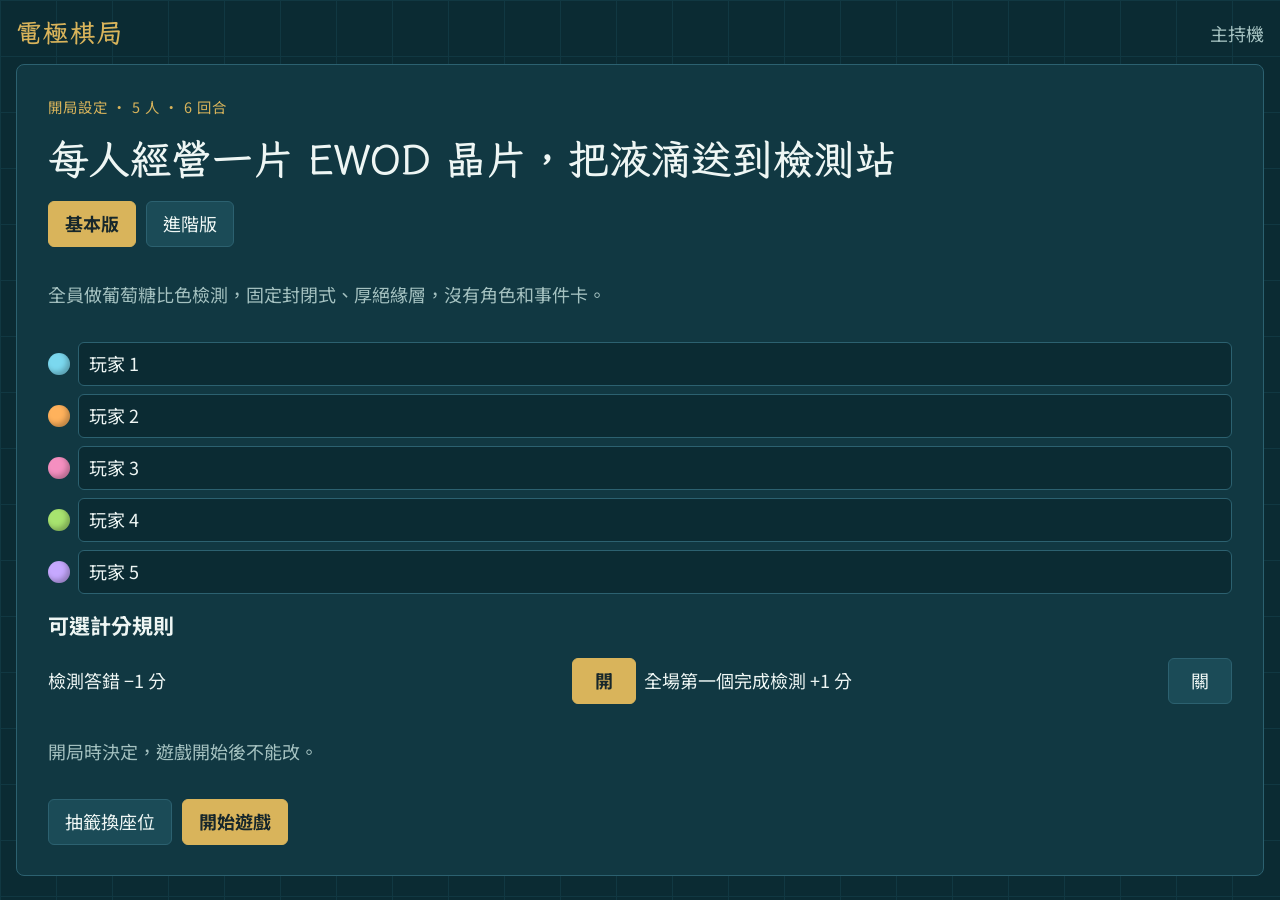
==== index.html @ be89fe7a "Add electrode gambit host app with optional scoring rules Basic mode now defaults to no first-finish" ====
<!doctype html>
<html lang="zh-Hant">
<head>
  <meta charset="utf-8">
  <meta name="viewport" content="width=device-width, initial-scale=1, viewport-fit=cover">
  <title>電極棋局</title>
  <meta name="description" content="生物微流體教育桌遊的主持機：抽題、計分與倒數">
  <meta name="theme-color" content="#0b2b33">
  <link rel="manifest" href="manifest.webmanifest">
  <link rel="icon" href="icons/icon-192.png">
  <link rel="apple-touch-icon" href="icons/icon-192.png">
  <link rel="preconnect" href="https://fonts.googleapis.com">
  <link rel="stylesheet" href="https://fonts.googleapis.com/css2?family=IBM+Plex+Mono:wght@500;600&family=LXGW+WenKai+TC:wght@700&family=Noto+Sans+TC:wght@400;500;700&display=swap">
  <link rel="stylesheet" href="css/style.css">
</head>
<body>
  <div id="app"></div>
  <script src="js/game-data.js"></script>
  <script src="js/questions.js"></script>
  <script src="js/engine.js"></script>
  <script src="js/app.js"></script>
</body>
</html>
---- css/style.css ----
/* 視覺概念：EWOD 晶片。深色絕緣層當底，金色電極格標示進度，水色液滴代表玩家。
   教室投影是主要場景，所以固定深色、字級放大。 */
:root {
  color-scheme: dark;
  --mask: #0b2b33;
  --mask-2: #113842;
  --mask-3: #1b4b57;
  --line: #2c6170;
  --gold: #d9b45b;
  --water: #7bd8ef;
  --ink: #eef6f4;
  --muted: #a4c1c0;
  --danger: #ff8a6b;
  --good: #93e6a5;
  --p0: #7bd8ef;
  --p1: #ffb25c;
  --p2: #f58fc0;
  --p3: #a7e36f;
  --p4: #c6a8ff;
  --font-display: 'LXGW WenKai TC', 'Noto Sans TC', 'Microsoft JhengHei', sans-serif;
  --font-body: 'Noto Sans TC', 'Microsoft JhengHei', 'PingFang TC', sans-serif;
  --font-mono: 'IBM Plex Mono', Consolas, monospace;
}

* { box-sizing: border-box; }
html, body { height: 100%; }
body {
  margin: 0;
  background-color: var(--mask);
  /* 淡淡的電極陣列底紋 */
  background-image:
    linear-gradient(var(--mask-2) 1px, transparent 1px),
    linear-gradient(90deg, var(--mask-2) 1px, transparent 1px);
  background-size: 56px 56px;
  color: var(--ink);
  font-family: var(--font-body);
  font-size: 18px;
  line-height: 1.5;
}
#app {
  min-height: 100%;
  padding-block: 14px;
  padding-left: max(16px, env(safe-area-inset-left, 0px));
  padding-right: max(16px, env(safe-area-inset-right, 0px));
  max-width: 1500px;
  margin: 0 auto;
  display: flex;
  flex-direction: column;
  gap: 12px;
}
button, input, select { font: inherit; color: inherit; }
button {
  min-height: 46px;
  padding: 8px 16px;
  border: 1px solid var(--line);
  border-radius: 6px;
  background: var(--mask-3);
  cursor: pointer;
}
button:hover:not(:disabled) { border-color: var(--gold); }
button:disabled { opacity: 0.4; cursor: not-allowed; }
button:focus-visible, input:focus-visible, select:focus-visible { outline: 3px solid var(--gold); outline-offset: 2px; }
button.primary { background: var(--gold); border-color: var(--gold); color: #17272b; font-weight: 700; }
button.danger { color: var(--danger); }
.mono { font-family: var(--font-mono); font-variant-numeric: tabular-nums; }
.muted { color: var(--muted); }
.source { color: var(--muted); font-size: 0.82em; }

/* 頁首：回合電極 */
.topbar { display: flex; flex-wrap: wrap; gap: 8px 20px; align-items: center; justify-content: space-between; }
.topbar h1 { margin: 0; font-family: var(--font-display); font-size: 1.6rem; color: var(--gold); letter-spacing: 0.04em; }
.rounds { display: flex; gap: 6px; align-items: center; }
.pad {
  width: 36px; height: 36px; display: grid; place-items: center;
  border: 1px solid var(--line); border-radius: 3px;
  font-family: var(--font-mono); color: var(--muted);
}
.pad.done { background: var(--mask-3); }
.pad.now { background: var(--gold); border-color: var(--gold); color: #17272b; font-weight: 600; }
.phase { color: var(--muted); }
.phase b { color: var(--ink); }

.layout { display: grid; grid-template-columns: minmax(0, 1fr) minmax(280px, 340px); gap: 14px; flex: 1; align-items: start; }
.stage {
  min-width: 0;
  background: var(--mask-2);
  border: 1px solid var(--line);
  border-radius: 8px;
  padding: clamp(16px, 2.4vw, 32px);
  display: flex;
  flex-direction: column;
  gap: 16px;
}
.stage h2 { margin: 0; font-family: var(--font-display); font-size: clamp(1.7rem, 3.2vw, 2.6rem); line-height: 1.25; text-wrap: balance; }
.eyebrow { color: var(--gold); font-size: 0.9rem; letter-spacing: 0.08em; }
.lead { font-size: clamp(1.2rem, 2.2vw, 1.7rem); margin: 0; }
.actions { display: flex; flex-wrap: wrap; gap: 10px; align-items: center; }

/* 題目 */
.question { font-size: clamp(1.5rem, 3vw, 2.5rem); font-weight: 700; line-height: 1.35; margin: 0; text-wrap: pretty; }
.options { display: grid; grid-template-columns: repeat(2, minmax(0, 1fr)); gap: 10px; }
.option {
  display: flex; gap: 12px; align-items: center;
  min-width: 0; padding: 12px 14px;
  border: 1px solid var(--line); border-radius: 6px;
  background: var(--mask);
  font-size: clamp(1.1rem, 2vw, 1.55rem);
}
.option .letter { flex: none; font-family: var(--font-mono); font-weight: 600; color: var(--gold); font-size: 1.15em; }
.option.right { border-color: var(--good); background: #17463a; }
.option.wrong { opacity: 0.5; }
.why { margin: 0; font-size: clamp(1.05rem, 1.8vw, 1.4rem); }
.timer { font-family: var(--font-mono); font-size: clamp(2rem, 4vw, 3.2rem); font-weight: 600; color: var(--water); line-height: 1; }
.timer.low { color: var(--danger); }

/* 玩家勾選 */
.pick { display: grid; grid-template-columns: repeat(auto-fit, minmax(150px, 1fr)); gap: 8px; }
.pick button { display: flex; align-items: center; gap: 10px; text-align: left; }
.pick button[aria-pressed='true'] { background: #17463a; border-color: var(--good); }

/* 計分板 */
.board-list { display: flex; flex-direction: column; gap: 8px; }
.player {
  min-width: 0;
  background: var(--mask-2);
  border: 1px solid var(--line);
  border-radius: 8px;
  padding: 10px 12px;
  display: grid;
  grid-template-columns: auto minmax(0, 1fr) auto;
  gap: 2px 10px;
  align-items: center;
}
.player.active { border-color: var(--gold); box-shadow: inset 0 0 0 1px var(--gold); }
.dot { width: 22px; height: 22px; border-radius: 50%; background: var(--c); box-shadow: inset -3px -3px 5px rgba(0, 0, 0, 0.25); }
.player .name { font-weight: 700; overflow-wrap: anywhere; }
.player .score { font-family: var(--font-mono); font-size: 1.6rem; font-weight: 600; color: var(--gold); }
.player .meta { grid-column: 1 / -1; display: flex; flex-wrap: wrap; gap: 2px 12px; color: var(--muted); font-size: 0.92rem; align-items: center; }
.life { letter-spacing: 1px; color: var(--water); font-family: var(--font-mono); }
.life.low { color: var(--danger); }
.adjust { grid-column: 1 / -1; display: flex; gap: 6px; }
.adjust button { min-height: 34px; padding: 0 12px; }

/* 行動 */
.steps { display: flex; flex-wrap: wrap; gap: 6px; align-items: center; }
.chip { padding: 3px 12px; border: 1px solid var(--line); border-radius: 999px; }
.chip.done { background: var(--mask-3); color: var(--muted); text-decoration: line-through; }
.chip.next { border-color: var(--gold); color: var(--gold); font-weight: 700; }
.note { min-height: 1.6em; margin: 0; color: var(--water); }
.note.bad { color: var(--danger); }
.stepbar { display: flex; gap: 6px; }
.stepbar .pad { width: 44px; height: 44px; }
.stepbar .pad.used { background: var(--water); border-color: var(--water); color: #17272b; }
.stepbar .pad.risk { border-color: var(--danger); color: var(--danger); }
.stepbar .pad.used.risk { background: var(--danger); color: #17272b; }

/* 設定畫面 */
.setup-table { display: flex; flex-direction: column; gap: 8px; }
.setup-row { display: grid; grid-template-columns: auto minmax(110px, 1.1fr) repeat(3, minmax(120px, 1fr)); gap: 8px; align-items: center; }
.setup-row.basic { grid-template-columns: auto minmax(0, 1fr); }
.options { display: grid; gap: 8px; }
.option-row { display: flex; align-items: center; justify-content: space-between; gap: 12px; }
.option-row button { min-width: 64px; }
.setup-row input, .setup-row select { min-height: 44px; width: 100%; padding: 6px 10px; background: var(--mask); border: 1px solid var(--line); border-radius: 6px; }
.table-wrap { overflow-x: auto; }
table { border-collapse: collapse; width: 100%; }
th, td { padding: 8px 10px; border-bottom: 1px solid var(--line); text-align: left; vertical-align: top; }
th { color: var(--muted); font-weight: 500; }
td.num { font-family: var(--font-mono); text-align: right; }

/* 答對時液滴攤開的動畫 */
@keyframes spread { from { transform: scale(0.97); } 60% { transform: scale(1.015); } to { transform: scale(1); } }
.option.right { animation: spread 0.5s ease-out; }
@media (prefers-reduced-motion: reduce) { .option.right { animation: none; } }

@media (max-width: 900px) {
  .layout { grid-template-columns: minmax(0, 1fr); }
  .options { grid-template-columns: minmax(0, 1fr); }
  .setup-row { grid-template-columns: auto minmax(0, 1fr); }
  .setup-row select { grid-column: 1 / -1; }
  body { font-size: 16px; }
}
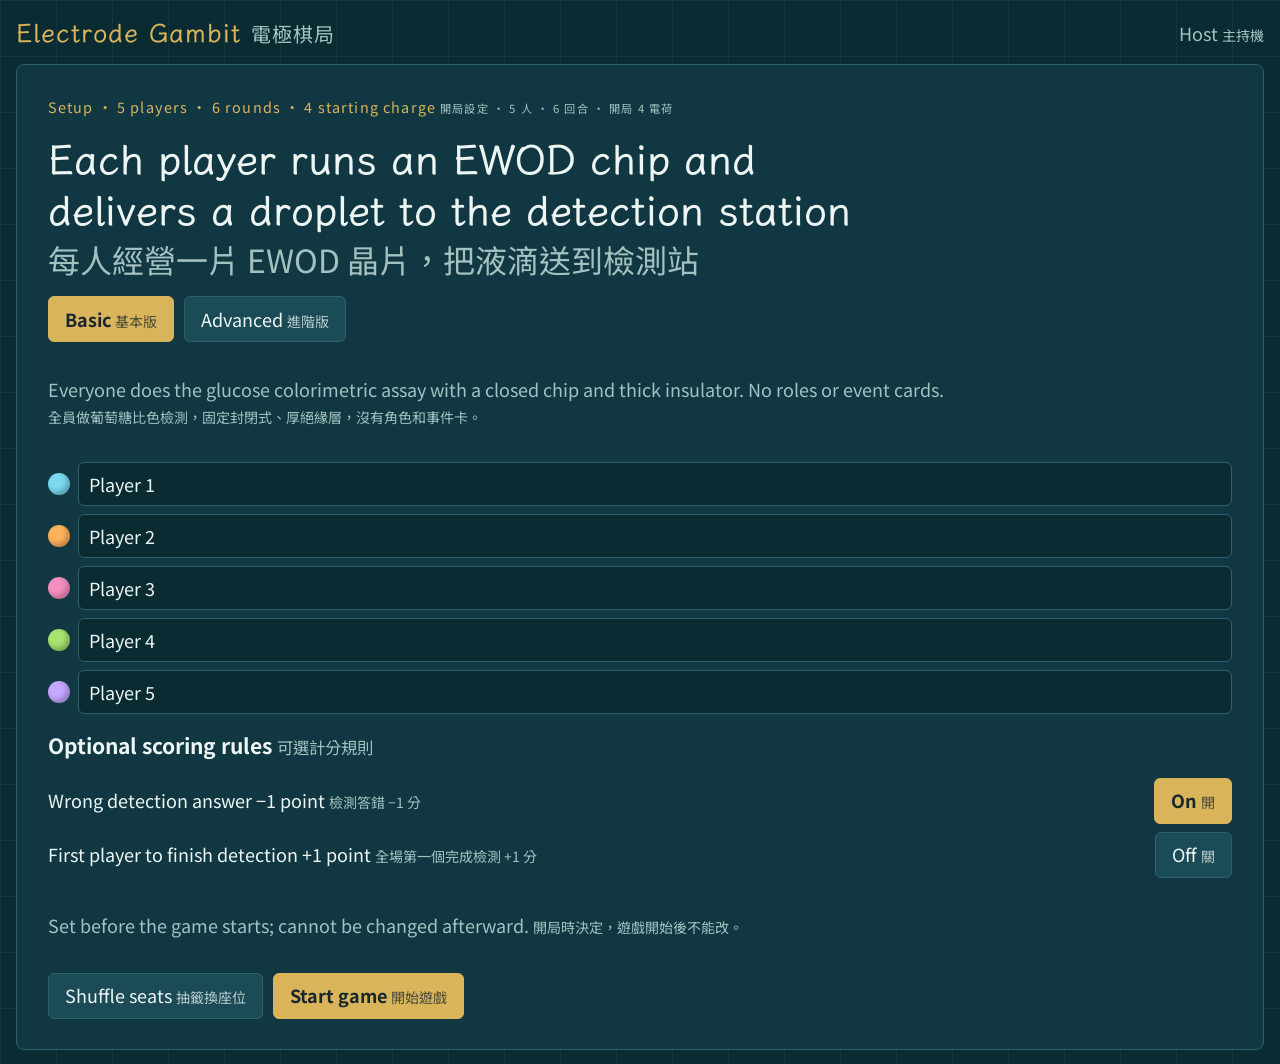
==== commit cd613d9f: "Make the host app English-first with Chinese translations; start charge 4 - All 86 questions now hav" ====
--- a/index.html
+++ b/index.html
@@ -1,10 +1,10 @@
 <!doctype html>
-<html lang="zh-Hant">
+<html lang="en">
 <head>
   <meta charset="utf-8">
   <meta name="viewport" content="width=device-width, initial-scale=1, viewport-fit=cover">
-  <title>電極棋局</title>
-  <meta name="description" content="生物微流體教育桌遊的主持機：抽題、計分與倒數">
+  <title>Electrode Gambit 電極棋局</title>
+  <meta name="description" content="Host app for a biomicrofluidics board game: questions, scoring and timers. 生物微流體教育桌遊的主持機">
   <meta name="theme-color" content="#0b2b33">
   <link rel="manifest" href="manifest.webmanifest">
   <link rel="icon" href="icons/icon-192.png">
--- a/css/style.css
+++ b/css/style.css
@@ -110,6 +110,26 @@
 .option.right { border-color: var(--good); background: #17463a; }
 .option.wrong { opacity: 0.5; }
 .why { margin: 0; font-size: clamp(1.05rem, 1.8vw, 1.4rem); }
+/* 中文翻譯：英文為主，中文用小字跟在後面；zh-block 換到下一行 */
+.zh { color: var(--muted); font-size: 0.78em; font-weight: 400; }
+.zh-block { display: block; margin-top: 4px; }
+.option .zh-block { margin-top: 2px; }
+button .zh { color: inherit; opacity: 0.75; }
+/* 公布答案後的解說：圖在左、文字在右，窄螢幕改直排 */
+.question.compact { font-size: clamp(1.15rem, 1.9vw, 1.6rem); }
+.options.revealed .option { padding: 7px 12px; font-size: clamp(1rem, 1.4vw, 1.15rem); }
+button.option { width: 100%; text-align: left; color: inherit; font-family: inherit; cursor: pointer; }
+button.option.tap { opacity: 0.8; }
+button.option[aria-pressed="true"] { opacity: 1; border-color: var(--danger); }
+.explain { display: grid; grid-template-columns: minmax(0, 1fr) minmax(0, 1fr); gap: 14px; align-items: start; }
+.explain:not(:has(img)) { grid-template-columns: minmax(0, 1fr); }
+.explain-img { width: 100%; height: auto; border-radius: 8px; display: block; }
+.explain-text { display: grid; gap: 10px; min-width: 0; }
+.explain-text p { margin: 0; }
+.wrong-note { display: grid; gap: 8px; justify-items: start; padding: 12px 14px; border-left: 4px solid var(--danger); background: var(--mask); border-radius: 0 6px 6px 0; }
+.video-overlay { position: fixed; inset: 0; z-index: 50; display: flex; flex-direction: column; align-items: center; justify-content: center; gap: 12px; padding: 16px; background: rgba(5, 18, 22, 0.94); }
+.video-overlay video { max-width: 100%; max-height: calc(100vh - 90px); border-radius: 8px; }
+@media (max-width: 720px) { .explain { grid-template-columns: minmax(0, 1fr); } }
 .timer { font-family: var(--font-mono); font-size: clamp(2rem, 4vw, 3.2rem); font-weight: 600; color: var(--water); line-height: 1; }
 .timer.low { color: var(--danger); }
 
@@ -158,7 +178,7 @@
 .setup-table { display: flex; flex-direction: column; gap: 8px; }
 .setup-row { display: grid; grid-template-columns: auto minmax(110px, 1.1fr) repeat(3, minmax(120px, 1fr)); gap: 8px; align-items: center; }
 .setup-row.basic { grid-template-columns: auto minmax(0, 1fr); }
-.options { display: grid; gap: 8px; }
+.rule-options { display: grid; gap: 8px; }
 .option-row { display: flex; align-items: center; justify-content: space-between; gap: 12px; }
 .option-row button { min-width: 64px; }
 .setup-row input, .setup-row select { min-height: 44px; width: 100%; padding: 6px 10px; background: var(--mask); border: 1px solid var(--line); border-radius: 6px; }
